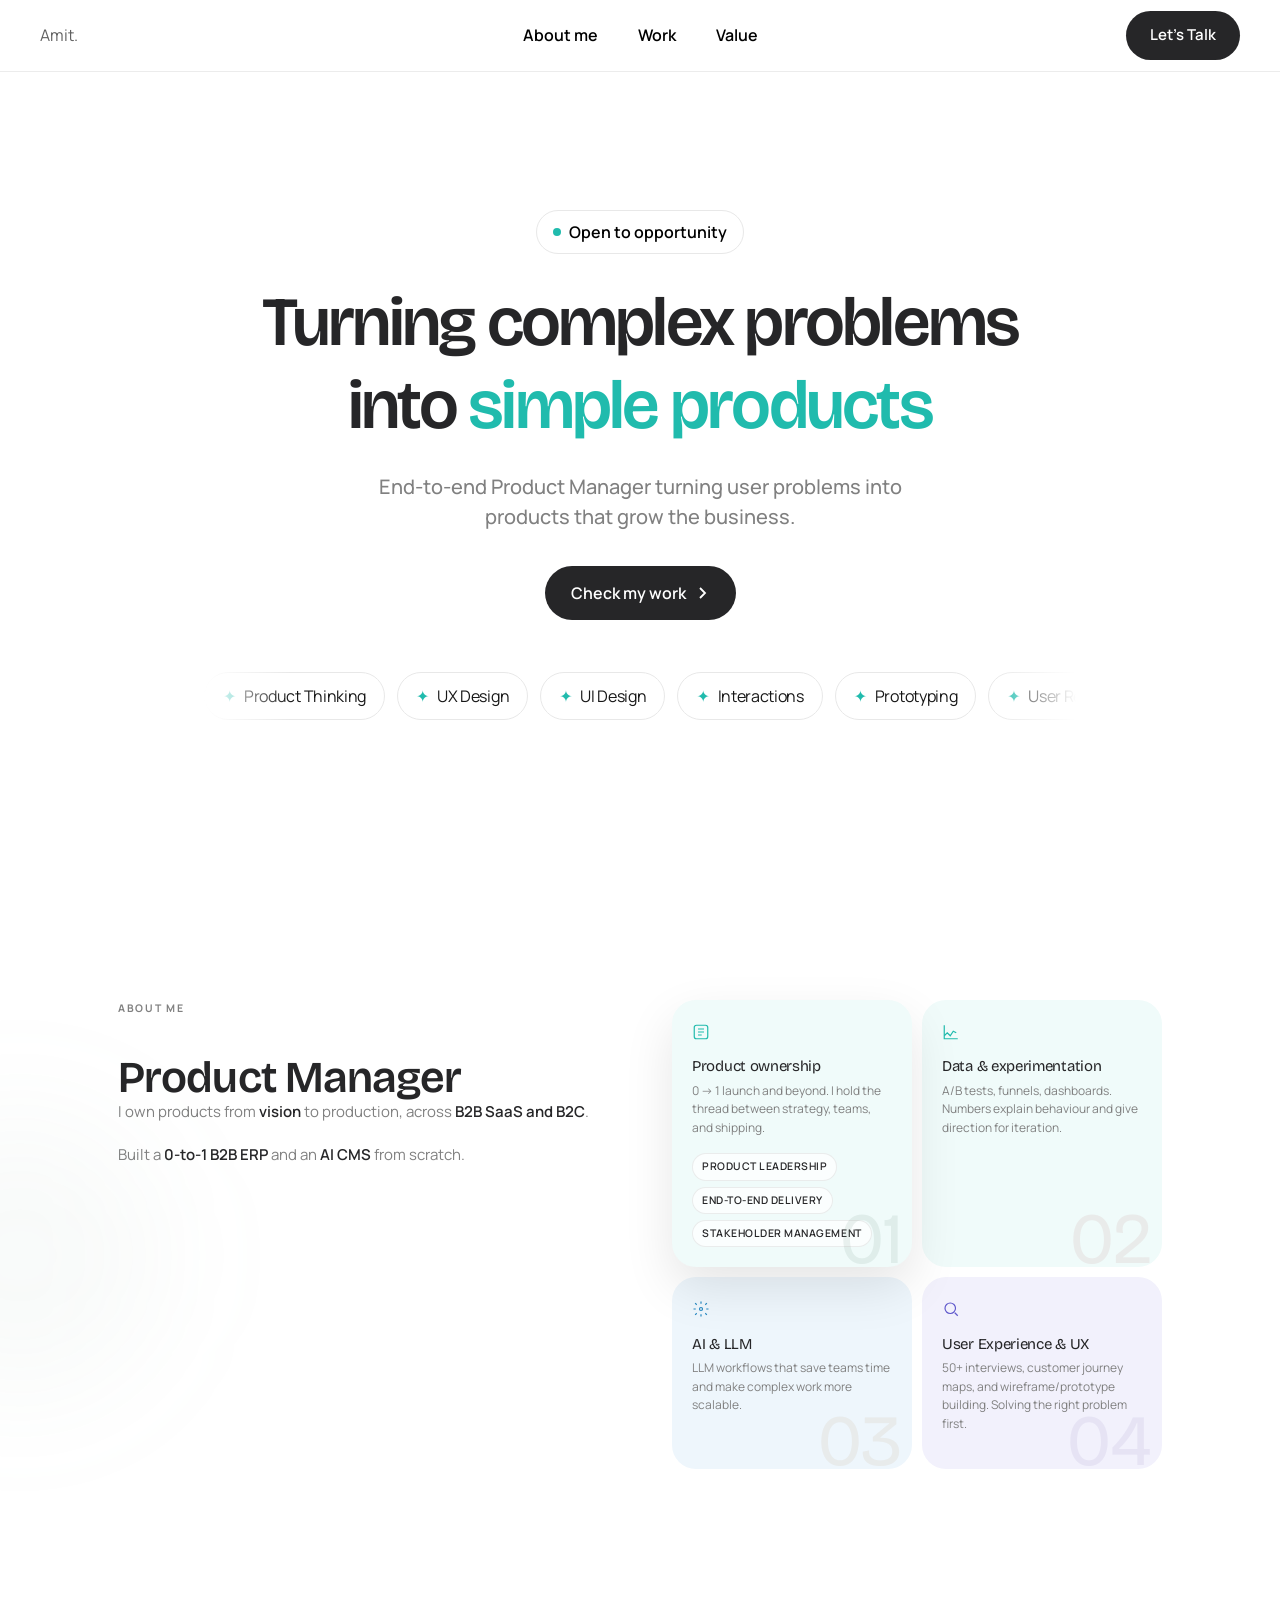
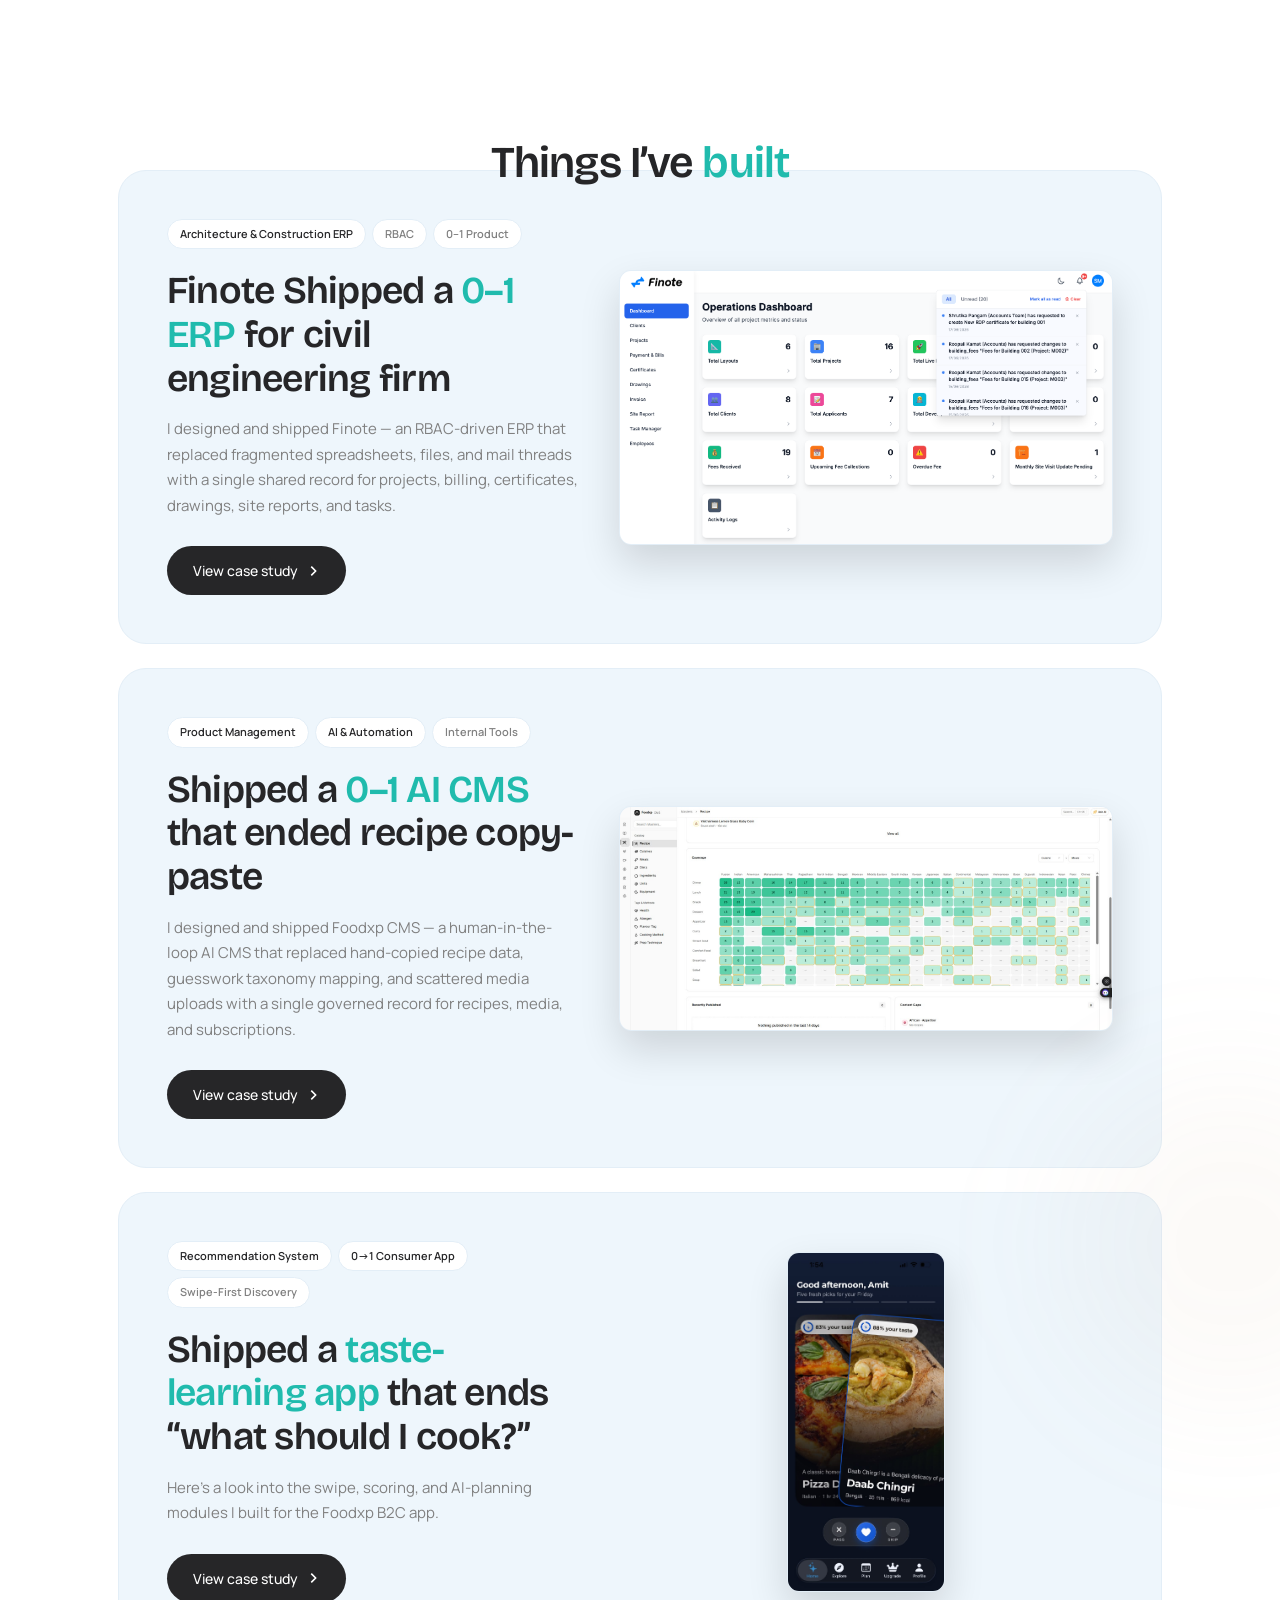
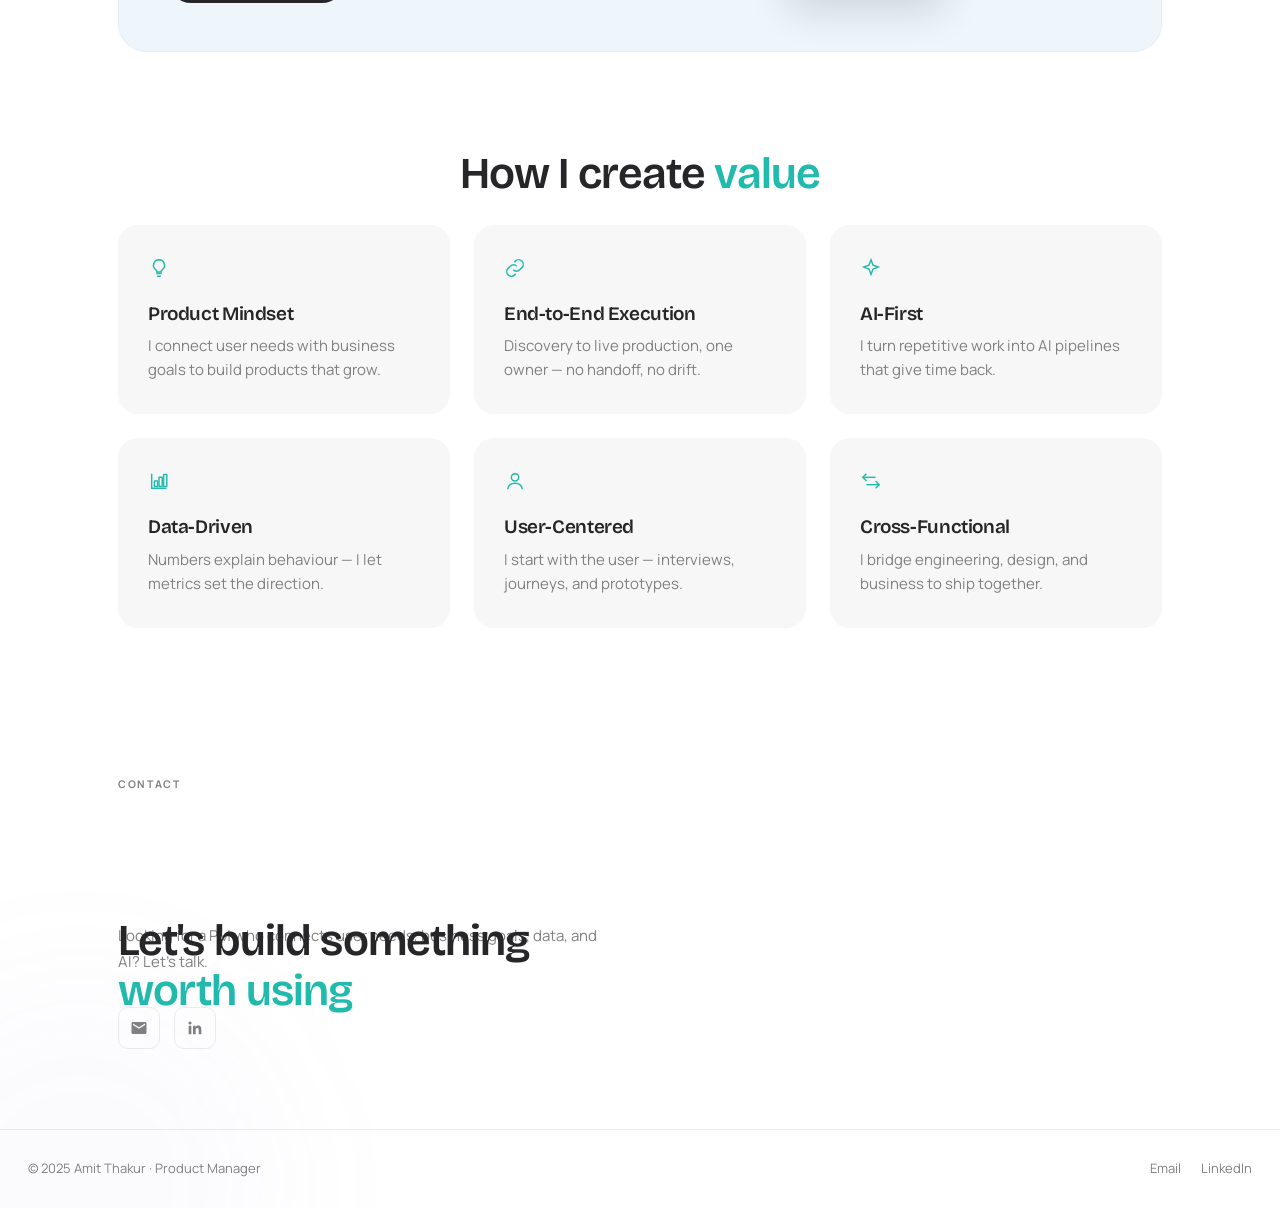
==== index.html @ 6d45f200 "Add Amit Thakur portfolio project Co-authored-by: CommandCodeBot <noreply@commandcode.ai>" ====
<!DOCTYPE html>
<html lang="en">

<head>
  <!-- Google tag (gtag.js) -->
  <script async src="https://www.googletagmanager.com/gtag/js?id=G-JF2MZT30Q0"></script>
  <script>
    window.dataLayer = window.dataLayer || [];
    function gtag() { dataLayer.push(arguments); }
    gtag('js', new Date());
    gtag('config', 'G-JF2MZT30Q0');
  </script>
  <meta charset="UTF-8" />
  <meta name="viewport" content="width=device-width, initial-scale=1.0" />
  <meta name="theme-color" content="#f4f3ee" />
  <title>Amit Thakur — Product Manager</title>
  <meta name="description"
    content="Amit Thakur - Product Manager with 5+ years across Taiwan and Germany. Data-driven decisions, user-centered design, AI workflows." />
  <link rel="preconnect" href="https://fonts.googleapis.com" />
  <link rel="preconnect" href="https://fonts.gstatic.com" crossorigin />
  <link
    href="https://fonts.googleapis.com/css2?family=Fraunces:ital,opsz,wght@0,9..144,300;0,9..144,400;0,9..144,600;0,9..144,700;1,9..144,300;1,9..144,400&family=Inter:wght@300;400;500;600&family=Archivo+Black&family=Space+Grotesk:wght@400;500;600;700&family=Space+Mono:wght@400;700&family=Bricolage+Grotesque:opsz,wght@12..96,500;12..96,600;12..96,700&family=Manrope:wght@400;500;600;700&display=swap"
    rel="stylesheet" />
  <link rel="stylesheet" href="styles/main.css?v=9" />
  <link rel="stylesheet" href="styles/clean.css?v=5" />
</head>

<body>

  <div id="c-dot"></div>
  <div id="c-ring"></div>
  <div id="prog"></div>

  <!-- Mobile nav -->
  <nav class="nav-mobile" id="mobileNav">
    <button class="nav-mobile-close" id="mobileClose">✕</button>
    <a href="#about" data-close-mobile>About me</a>
    <a href="#work" data-close-mobile>Work</a>
    <a href="#value" data-close-mobile>Value</a>
    <a href="#contact" data-close-mobile>Let&rsquo;s Talk</a>
  </nav>

  <!-- Nav -->
  <nav id="nav">
    <div class="nav-logo">Amit<span>.</span></div>
    <ul class="nav-links">
      <li><a href="#about">About me</a></li>
      <li><a href="#work">Work</a></li>
      <li><a href="#value">Value</a></li>
    </ul>
    <a href="#contact" class="nav-cta">Let&rsquo;s Talk</a>
    <button class="nav-burger" id="burgerBtn" aria-label="Menu" aria-controls="mobileNav" aria-expanded="false">
      <span></span><span></span><span></span>
    </button>
  </nav>

  <main>
    <!-- ── HERO ──────────────────────────────────────────────────── -->
    <section id="hero">
      <div class="container">
        <div class="hero-inner">

          <div class="hero-badge">
            <div class="badge-dot"></div>Open to opportunity
          </div>

          <h1 class="hero-name">Turning complex problems<br />into <em>simple products</em></h1>

          <p class="hero-sub">End-to-end Product Manager turning user problems into products that grow the business.</p>

          <div class="hero-ctas">
            <a href="#work" class="btn btn-primary mag-btn">
              Check my work
              <svg viewBox="0 0 16 16" fill="none" stroke="currentColor" stroke-width="1.8">
                <path d="M6 3l5 5-5 5" />
              </svg>
            </a>
          </div>

          <div class="hero-marquee" aria-hidden="true">
            <div class="hero-marquee-track">
              <div class="hero-marquee-group">
                <span class="mpill"><i>✦</i>Product Thinking</span>
                <span class="mpill"><i>✦</i>UX Design</span>
                <span class="mpill"><i>✦</i>UI Design</span>
                <span class="mpill"><i>✦</i>Interactions</span>
                <span class="mpill"><i>✦</i>Prototyping</span>
                <span class="mpill"><i>✦</i>User Research</span>
                <span class="mpill"><i>✦</i>Experimentation</span>
                <span class="mpill"><i>✦</i>AI Workflows</span>
                <span class="mpill"><i>✦</i>Business Oriented</span>
              </div>
              <div class="hero-marquee-group">
                <span class="mpill"><i>✦</i>Product Thinking</span>
                <span class="mpill"><i>✦</i>UX Design</span>
                <span class="mpill"><i>✦</i>UI Design</span>
                <span class="mpill"><i>✦</i>Interactions</span>
                <span class="mpill"><i>✦</i>Prototyping</span>
                <span class="mpill"><i>✦</i>User Research</span>
                <span class="mpill"><i>✦</i>Experimentation</span>
                <span class="mpill"><i>✦</i>AI Workflows</span>
                <span class="mpill"><i>✦</i>Business Oriented</span>
              </div>
            </div>
          </div>

        </div>
      </div>
    </section>

    <!-- ── ABOUT ─────────────────────────────────────────────────── -->
    <section id="about">
      <div class="container">
        <div class="about-grid">

          <div class="reveal">
            <p class="label">About me</p>
            <div class="about-heading-row">
              <h2 class="sec-title" style="margin-bottom:0;">Product Manager</h2>
            </div>
            <div class="about-text">
              <p>I own products from <strong>vision</strong> to production, across <strong>B2B SaaS and B2C</strong>.</p>
              <p>Built a <strong>0-to-1 B2B ERP</strong> and an <strong>AI CMS</strong> from scratch.</p>
            </div>
          </div>

          <div class="reveal reveal-d1">
            <div class="about-cards">
              <div class="a-card sage" data-n="01" tabindex="0">
                <div class="a-card-icon"><svg viewBox="0 0 24 24" fill="none" stroke="currentColor" stroke-width="1.6">
                    <rect x="3" y="3" width="18" height="18" rx="3" />
                    <path d="M8 12h8M8 8h8M8 16h5" />
                  </svg></div>
                <h4>Product ownership</h4>
                <p>0 -> 1 launch and beyond. I hold the thread between strategy, teams, and shipping.</p>
                <div class="a-card-skills">
                  <span class="a-skill">Product leadership</span>
                  <span class="a-skill">End-to-end delivery</span>
                  <span class="a-skill">Stakeholder management</span>

                </div>
              </div>
              <div class="a-card rose" data-n="02" tabindex="0">
                <div class="a-card-icon"><svg viewBox="0 0 24 24" fill="none" stroke="currentColor" stroke-width="1.6">
                    <path d="M3 17l4-4 4 4 4-6 4 2" />
                    <path d="M3 3v18h18" />
                  </svg></div>
                <h4>Data &amp; experimentation</h4>
                <p>A/B tests, funnels, dashboards. Numbers explain behaviour and give direction for iteration.</p>
                <div class="a-card-skills">
                  <span class="a-skill">Data-driven decisions</span>
                  <span class="a-skill">A/B testing</span>
                  <span class="a-skill">Dashboard building</span>
                </div>
              </div>
              <div class="a-card sand" data-n="03" tabindex="0">
                <div class="a-card-icon"><svg viewBox="0 0 24 24" fill="none" stroke="currentColor" stroke-width="1.6">
                    <circle cx="12" cy="12" r="2" />
                    <path
                      d="M12 2v3M12 19v3M4.2 4.2l2.1 2.1M17.7 17.7l2.1 2.1M2 12h3M19 12h3M4.2 19.8l2.1-2.1M17.7 6.3l2.1-2.1" />
                  </svg></div>
                <h4>AI &amp; LLM</h4>
                <p>LLM workflows that save teams time and make complex work more scalable.</p>
                <div class="a-card-skills">
                  <span class="a-skill">AI-powered feature</span>
                  <span class="a-skill">Workflow automation</span>
                  <span class="a-skill">Prompt design</span>
                </div>
              </div>
              <div class="a-card lav" data-n="04" tabindex="0">
                <div class="a-card-icon"><svg viewBox="0 0 24 24" fill="none" stroke="currentColor" stroke-width="1.6">
                    <circle cx="11" cy="11" r="7" />
                    <path d="M21 21l-4-4" />
                  </svg></div>
                <h4>User Experience &amp; UX</h4>
                <p>50+ interviews, customer journey maps, and wireframe/prototype building. Solving the right problem
                  first.</p>
                <div class="a-card-skills">
                  <span class="a-skill">User research</span>
                  <span class="a-skill">Prototyping</span>
                  <span class="a-skill">Usability testing</span>
                </div>
              </div>
            </div>
          </div>
        </div>
      </div>
    </section>

    <!-- ── HOW I WORK + CASE STUDIES ─────────────────────────────── -->
    <section id="work">
      <div class="container">
        <!-- REMOVED: How I work section header
        <div class="reveal">
          <p class="label">How I work</p>
          <h2 class="sec-title">How I work in product</h2>
        </div>
        -->

        <!-- Approach cards — clicking filters case studies below -->
        <!-- REMOVED: How I work approach cards (4 cards)
        <div class="work-approach reveal reveal-d1" id="value">
          <button class="approach-card" data-approach="pm">
            <svg viewBox="0 0 24 24" fill="none" stroke="currentColor" stroke-width="1.6">
              <rect x="3" y="3" width="7" height="7" rx="1" />
              <rect x="14" y="3" width="7" height="7" rx="1" />
              <rect x="3" y="14" width="7" height="7" rx="1" />
              <rect x="14" y="14" width="7" height="7" rx="1" />
            </svg>
            <h4>Start with the problem</h4>
            <p>Define the real issue before jumping to solutions. Do market research to understand the landscape.</p>
            <span class="approach-num">01</span>
          </button>
          <button class="approach-card" data-approach="ux">
            <svg viewBox="0 0 24 24" fill="none" stroke="currentColor" stroke-width="1.6">
              <rect x="3" y="3" width="18" height="18" rx="3" />
              <path d="M8 12h8M8 8h8M8 16h5" />
            </svg>
            <h4>Talk to users</h4>
            <p>Use interviews and UX research to find the real need.</p>
            <span class="approach-num">02</span>
          </button>
          <button class="approach-card" data-approach="data">
            <svg viewBox="0 0 24 24" fill="none" stroke="currentColor" stroke-width="1.6">
              <path d="M3 17l4-4 4 4 4-6 4 2" />
              <path d="M3 3v18h18" />
            </svg>
            <h4>Measure, then decide</h4>
            <p>Data reduces gut-feel risk. I connect business goals to trackable product metrics.</p>
            <span class="approach-num">03</span>
          </button>
          <button class="approach-card" data-approach="ai">
            <svg viewBox="0 0 24 24" fill="none" stroke="currentColor" stroke-width="1.6">
              <circle cx="12" cy="12" r="2" />
              <path
                d="M12 2v3M12 19v3M4.2 4.2l2.1 2.1M17.7 17.7l2.1 2.1M2 12h3M19 12h3M4.2 19.8l2.1-2.1M17.7 6.3l2.1-2.1" />
            </svg>
            <h4>Automate the repetitive</h4>
            <p>Find the workflows that shouldn't be manual. Build pipelines that give time back.</p>
            <span class="approach-num">04</span>
          </button>
        </div>
        -->

        <div class="reveal" style="text-align:center;margin-bottom:48px;">
          <h2 class="sec-title">Things I&rsquo;ve <em>built</em></h2>
        </div>

        <div class="cases-grid">

          <article class="case-card">
            <div class="case-card-copy">
              <div class="case-tags">
                <span class="c-cat ai">Architecture &amp; Construction ERP</span>
                <span class="c-cat">RBAC</span>
                <span class="c-cat">0–1 Product</span>
              </div>
              <h3>Finote Shipped a <em>0–1 ERP</em> for civil engineering firm</h3>
              <p>I designed and shipped Finote — an RBAC-driven ERP that replaced fragmented spreadsheets, files, and mail threads with a single shared record for projects, billing, certificates, drawings, site reports, and tasks.</p>
              <a href="case-studies/finote/index.html" class="btn btn-primary">
                View case study
                <svg viewBox="0 0 16 16" fill="none" stroke="currentColor" stroke-width="1.8">
                  <path d="M6 3l5 5-5 5" />
                </svg>
              </a>
            </div>
            <div class="case-stack is-solo" aria-hidden="true">
              <img class="stack-img solo" src="img/Finote dashboard 2.png" alt="" />
            </div>
          </article>

          <article class="case-card">
            <div class="case-card-copy">
              <div class="case-tags">
                <span class="c-cat pm">Product Management</span>
                <span class="c-cat ai">AI &amp; Automation</span>
                <span class="c-cat">Internal Tools</span>
              </div>
              <h3>Shipped a <em>0&ndash;1 AI CMS</em> that ended recipe copy-paste</h3>
              <p>I designed and shipped Foodxp CMS &mdash; a human-in-the-loop AI CMS that replaced hand-copied
                recipe data, guesswork taxonomy mapping, and scattered media uploads with a single governed
                record for recipes, media, and subscriptions.</p>
              <a href="case-studies/experimentation/index.html" class="btn btn-primary">
                View case study
                <svg viewBox="0 0 16 16" fill="none" stroke="currentColor" stroke-width="1.8">
                  <path d="M6 3l5 5-5 5" />
                </svg>
              </a>
            </div>
            <div class="case-stack is-solo" aria-hidden="true">
              <img class="stack-img solo" src="img/cms git style tile.jpeg?v=2" alt="" />
            </div>
          </article>

          <article class="case-card">
            <div class="case-card-copy">
              <div class="case-tags">
                <span class="c-cat ai">Recommendation System</span>
                <span class="c-cat pm">0&rarr;1 Consumer App</span>
                <span class="c-cat">Swipe-First Discovery</span>
              </div>
              <h3>Shipped a <em>taste-learning app</em> that ends &ldquo;what should I cook?&rdquo;</h3>
              <p>Here&rsquo;s a look into the swipe, scoring, and AI-planning modules I built for the Foodxp B2C app.</p>
              <a href="case-studies/foodxp/index.html" class="btn btn-primary">
                View case study
                <svg viewBox="0 0 16 16" fill="none" stroke="currentColor" stroke-width="1.8">
                  <path d="M6 3l5 5-5 5" />
                </svg>
              </a>
            </div>
            <div class="case-stack is-solo" aria-hidden="true">
              <img class="stack-img solo" src="img/Foodcp app swipe.jpeg" alt="" />
            </div>
          </article>

        </div>

        <div class="reveal value-block" id="value">
          <h2 class="sec-title">How I create <em>value</em></h2>
          <div class="value-grid">
            <div class="approach-card">
              <svg viewBox="0 0 24 24" fill="none" stroke="currentColor" stroke-width="1.6">
                <path d="M9 18h6M10 21h4" />
                <path d="M12 3a6 6 0 0 0-3.3 11c.7.6 1 1.4 1 2.3h4.6c0-.9.3-1.7 1-2.3A6 6 0 0 0 12 3z" />
              </svg>
              <h4>Product Mindset</h4>
              <p>I connect user needs with business goals to build products that grow.</p>
            </div>
            <div class="approach-card">
              <svg viewBox="0 0 24 24" fill="none" stroke="currentColor" stroke-width="1.6">
                <path d="M10 14a5 5 0 0 0 7.1 0l2.4-2.4a5 5 0 0 0-7.1-7.1l-1.2 1.2" />
                <path d="M14 10a5 5 0 0 0-7.1 0l-2.4 2.4a5 5 0 0 0 7.1 7.1l1.2-1.2" />
              </svg>
              <h4>End-to-End Execution</h4>
              <p>Discovery to live production, one owner &mdash; no handoff, no drift.</p>
            </div>
            <div class="approach-card">
              <svg viewBox="0 0 24 24" fill="none" stroke="currentColor" stroke-width="1.6">
                <path d="M12 3l2.2 5.8L20 11l-5.8 2.2L12 19l-2.2-5.8L4 11l5.8-2.2L12 3z" />
              </svg>
              <h4>AI-First</h4>
              <p>I turn repetitive work into AI pipelines that give time back.</p>
            </div>
            <div class="approach-card">
              <svg viewBox="0 0 24 24" fill="none" stroke="currentColor" stroke-width="1.6">
                <path d="M4 4v16h16" />
                <rect x="7" y="12" width="3.5" height="6" rx="0.5" />
                <rect x="12" y="8" width="3.5" height="10" rx="0.5" />
                <rect x="17" y="5" width="3.5" height="13" rx="0.5" />
              </svg>
              <h4>Data-Driven</h4>
              <p>Numbers explain behaviour &mdash; I let metrics set the direction.</p>
            </div>
            <div class="approach-card">
              <svg viewBox="0 0 24 24" fill="none" stroke="currentColor" stroke-width="1.6">
                <circle cx="12" cy="8" r="4" />
                <path d="M4 21c0-4 3.6-6.5 8-6.5s8 2.5 8 6.5" />
              </svg>
              <h4>User-Centered</h4>
              <p>I start with the user &mdash; interviews, journeys, and prototypes.</p>
            </div>
            <div class="approach-card">
              <svg viewBox="0 0 24 24" fill="none" stroke="currentColor" stroke-width="1.6">
                <path d="M7 4L3 8l4 4" />
                <path d="M3 8h14" />
                <path d="M17 20l4-4-4-4" />
                <path d="M21 16H7" />
              </svg>
              <h4>Cross-Functional</h4>
              <p>I bridge engineering, design, and business to ship together.</p>
            </div>
          </div>
        </div>

      </div>
    </section>

    <!-- ── CONTACT ────────────────────────────────────────────────── -->
    <section id="contact">
      <div class="container">
        <div class="contact-grid">
          <div class="reveal">
            <p class="label">Contact</p>
            <h2 class="contact-headline">Let's build something <em>worth using</em></h2>
            <p class="contact-sub">Looking for a PM who connects user needs, business goals, data, and AI? Let's talk.
            </p>
            <div class="c-links" style="flex-direction:row;gap:14px;">
              <a href="mailto:amit.thakurwork20@gmail.com" class="c-link" aria-label="Email amit.thakurwork20@gmail.com">
                <span class="c-link-icon"><svg viewBox="0 0 24 24" fill="currentColor">
                    <path d="M20 4H4c-1.1 0-2 .9-2 2v12c0 1.1.9 2 2 2h16c1.1 0 2-.9 2-2V6c0-1.1-.9-2-2-2zm0 4-8 5-8-5V6l8 5 8-5v2z"/>
                  </svg></span>
              </a>
              <a href="https://www.linkedin.com/in/amit-thakur0256" target="_blank" rel="noopener" class="c-link" aria-label="LinkedIn profile">
                <span class="c-link-icon"><svg viewBox="0 0 24 24" fill="currentColor">
                    <path d="M20.45 20.45h-3.55v-5.57c0-1.33-.03-3.04-1.85-3.04-1.86 0-2.14 1.45-2.14 2.94v5.67H9.35V9h3.41v1.56h.05c.47-.9 1.63-1.85 3.36-1.85 3.6 0 4.27 2.37 4.27 5.46v6.28zM5.34 7.43a2.06 2.06 0 1 1 0-4.12 2.06 2.06 0 0 1 0 4.12zM7.12 20.45H3.55V9h3.57v11.45z"/>
                  </svg></span>
              </a>
            </div>
          </div>
        </div>
      </div>
    </section>

  </main>

  <!-- ── FOOTER ─────────────────────────────────────────────────── -->
  <footer>
    <div>© 2025 Amit Thakur · Product Manager</div>
    <div style="display:flex;gap:20px;">
      <a href="mailto:amit.thakurwork20@gmail.com">Email</a>
      <a href="https://www.linkedin.com/in/amit-thakur0256" target="_blank" rel="noopener">LinkedIn</a>
    </div>
  </footer>

  <!-- ── SCRIPTS ────────────────────────────────────────────────── -->
  <script src="scripts/main.js?v=4"></script>
</body>

</html>
---- styles/main.css ----
/* ─── Tokens ─────────────────────────────────────────────── */
  :root {
    --bg0:      #faf9f7;   /* hero */
    --bg1:      #f6f2ec;   /* about */
    --bg2:      #faf9f7;   /* work */
    --bg3:      #f3efea;   /* experience */
    --bg4:      #f7f4ef;   /* creator */
    --bg5:      #f3efea;   /* contact */
    --surface:  #ffffff;
    --border:   #e6dfd5;
    --border-l: #ede8e0;
    --text:     #26211d;
    --muted:    #7c7168;
    --light:    #b2a89e;

    --sage:     #7a9e8e;
    --sage-l:   #cce0d8;
    --sage-xl:  #edf5f2;
    --rose:     #bc7e7e;
    --rose-l:   #f0d5d5;
    --rose-xl:  #fdf2f2;
    --sand:     #c4a47a;
    --sand-l:   #ecdcc4;
    --sand-xl:  #fdf8f1;
    --lav:      #9485c0;
    --lav-l:    #d8d2f0;
    --lav-xl:   #f5f3fc;

    --ff-serif: 'Fraunces', Georgia, serif;
    --ff-sans:  'Inter', system-ui, sans-serif;
    --r-sm: 8px; --r-md: 16px; --r-lg: 24px; --r-xl: 40px;
    --sh-sm: 0 1px 6px rgba(0,0,0,.05);
    --sh-md: 0 4px 24px rgba(0,0,0,.08);
    --sh-lg: 0 16px 56px rgba(0,0,0,.10);
    --ease: 0.28s cubic-bezier(.4,0,.2,1);
    --spring: 0.4s cubic-bezier(.34,1.56,.64,1);
  }
  *, *::before, *::after { box-sizing: border-box; margin: 0; padding: 0; }
  html { scroll-behavior: smooth; }
  body {
    font-family: var(--ff-sans);
    background: var(--bg0);
    color: var(--text);
    line-height: 1.65;
    -webkit-font-smoothing: antialiased;
    cursor: none;
    overflow-x: hidden;
  }
  body, button, a {
    -webkit-tap-highlight-color: transparent;
  }
  a { color: inherit; text-decoration: none; }
  ul { list-style: none; }
  button { cursor: none; font-family: inherit; border: none; background: none; }
  section { padding: 100px 0; }
  .container { max-width: 1100px; margin: 0 auto; padding: 0 28px; }
  h1,h2,h3,h4 { font-family: var(--ff-serif); font-weight: 400; line-height: 1.15; font-variant-ligatures: none; }
  .label { font-size: 10.5px; font-weight: 700; letter-spacing: .16em; text-transform: uppercase; color: var(--muted); margin-bottom: 12px; }
  .sec-title { font-size: clamp(28px,4vw,44px); margin-bottom: 14px; }
  .sec-sub { font-size: 15px; color: var(--muted); max-width: 540px; line-height: 1.75; }

  /* ─── Custom cursor ──────────────────────────────────────── */
  #c-dot, #c-ring {
    position: fixed; top: 0; left: 0; border-radius: 50%;
    pointer-events: none; z-index: 9999;
    transform: translate(-50%,-50%);
  }
  #c-dot  { width: 6px; height: 6px; background: var(--text); transition: background .2s; }
  #c-ring { width: 36px; height: 36px; border: 1.5px solid rgba(38,33,29,.25); transition: width .3s, height .3s, border-color .3s; }
  body.hov #c-ring { width: 52px; height: 52px; border-color: var(--sage); }
  body.hov #c-dot  { background: var(--sage); }

  /* Sparkle trail */
  .sparkle {
    position: fixed; pointer-events: none; z-index: 9998;
    width: 5px; height: 5px; border-radius: 50%;
    background: var(--sage-l); opacity: .7;
    transform: translate(-50%,-50%);
    animation: sparkFade .6s ease forwards;
  }
  @keyframes sparkFade { to { opacity: 0; transform: translate(-50%,-50%) scale(0); } }

  /* ─── Scroll progress ────────────────────────────────────── */
  #prog { position: fixed; top: 0; left: 0; height: 2px; background: var(--sage); z-index: 1001; width: 0%; }

  /* ─── Nav ────────────────────────────────────────────────── */
  #nav {
    position: fixed; top: 0; left: 0; right: 0; z-index: 1000;
    height: 64px; display: flex; align-items: center;
    justify-content: space-between; padding: 0 28px;
    transition: background var(--ease), box-shadow var(--ease);
  }
  #nav.on { background: rgba(250,249,247,.90); backdrop-filter: blur(14px); box-shadow: 0 1px 0 var(--border); }
  .nav-logo { font-family: var(--ff-serif); font-size: 20px; font-weight: 700; transition: transform var(--spring); }
  .nav-logo:hover { transform: rotate(-3deg) scale(1.08); }
  .nav-logo span { color: var(--sage); }
  .nav-links { position: absolute; left: 50%; transform: translateX(-50%); display: flex; gap: 28px; align-items: center; }
  .nav-links a {
    font-size: 13px; font-weight: 500; color: var(--muted);
    transition: color var(--ease); position: relative;
  }
  .nav-links a::after {
    content: ''; position: absolute; bottom: -2px; left: 0;
    width: 0; height: 1px; background: var(--text); transition: width var(--ease);
  }
  .nav-links a:hover { color: var(--text); }
  .nav-links a:hover::after { width: 100%; }
  .nav-cta {
    font-size: 12px; font-weight: 500; background: var(--text);
    color: #fff !important; padding: 6px 16px; border-radius: 99px;
    transition: opacity var(--ease) !important;
  }
  .nav-cta::after { display: none !important; }
  .nav-cta:hover { opacity: .75; }
  .nav-burger { display: none; flex-direction: column; gap: 5px; width: 28px; }
  .nav-burger span { display: block; height: 2px; background: var(--text); border-radius: 2px; }
  .nav-mobile {
    display: none; position: fixed; inset: 0; z-index: 999; background: var(--bg0);
    flex-direction: column; align-items: center; justify-content: center; gap: 36px;
  }
  .nav-mobile.open { display: flex; }
  .nav-mobile a { font-family: var(--ff-serif); font-size: 30px; color: var(--text); }
  .nav-mobile-close { position: absolute; top: 20px; right: 24px; font-size: 28px; color: var(--muted); }

  /* ── Hero "simple products" letter-motion hover ────── */
  .hero-name em .ch {
    display: inline-block;
    white-space: pre;
    will-change: transform;
  }
  .hero-name em:hover .ch {
    animation: letterJump .5s cubic-bezier(.34,1.56,.64,1) both;
  }
  @keyframes letterJump {
    0%   { transform: translateY(0); }
    25%  { transform: translateY(-5px); }
    55%  { transform: translateY(2px); }
    100% { transform: translateY(0); }
  }

  /* ─── Hero ───────────────────────────────────────────────── */
  #hero {
    min-height: 100svh; display: flex; flex-direction: column;
    justify-content: center; padding: 100px 0 80px;
    background: var(--bg0); position: relative; overflow: hidden;
  }
  .blob {
    position: absolute; border-radius: 50%; filter: blur(72px);
    opacity: .48; pointer-events: none; will-change: transform;
  }
  .blob1 { width: 520px; height: 520px; background: var(--sage-l);  top: -140px; right: -60px; }
  .blob2 { width: 380px; height: 380px; background: var(--rose-l);  bottom: 40px; left: -120px; }
  .blob3 { width: 280px; height: 280px; background: var(--sand-l);  top: 36%; right: 18%; }

  .hero-inner {
    position: relative; display: grid;
    grid-template-columns: 1fr 1fr; gap: 56px; align-items: center;
  }
  .hero-badge {
    display: inline-flex; align-items: center; gap: 8px;
    background: var(--sage-xl); border: 1px solid var(--sage-l);
    color: var(--sage); font-size: 11px; font-weight: 700;
    letter-spacing: .1em; text-transform: uppercase;
    padding: 6px 14px; border-radius: 99px; margin-bottom: 20px;
  }
  .badge-dot { width: 6px; height: 6px; border-radius: 50%; background: var(--sage); animation: blink 2.4s ease infinite; }
  @keyframes blink { 0%,100%{opacity:1}50%{opacity:.2} }
  .hero-name { font-size: clamp(44px,6.5vw,76px); line-height: 1.02; letter-spacing: -.025em; margin-bottom: 24px; }
  .hero-name em { font-style: italic; color: var(--sage); }
  .hero-sub { font-size: 15px; color: var(--muted); max-width: 420px; line-height: 1.8; margin-bottom: 36px; }
  .hero-ctas { display: flex; gap: 12px; flex-wrap: wrap; }

  .btn {
    display: inline-flex; align-items: center; gap: 8px;
    padding: 13px 26px; border-radius: 99px; font-size: 14px;
    font-weight: 500; transition: all var(--ease); position: relative; overflow: hidden;
  }
  .btn svg { width: 14px; height: 14px; flex-shrink: 0; }
  .btn-primary { background: var(--text); color: #fff; }
  .btn-primary:hover { box-shadow: var(--sh-md); transform: translateY(-1px); }
  .btn-outline { border: 1.5px solid var(--border); color: var(--text); background: var(--surface); }
  .btn-outline:hover { border-color: var(--text); transform: translateY(-1px); box-shadow: var(--sh-sm); }
  .btn-ghost { color: var(--muted); padding-left: 0; }
  .btn-ghost:hover { color: var(--text); }


  /* ─── About ──────────────────────────────────────────────── */
  #about { background: var(--bg1); }
  .about-grid { display: grid; grid-template-columns: 1fr 1fr; gap: 64px; align-items: start; }
  .about-text p { color: var(--muted); font-size: 15px; line-height: 1.8; margin-bottom: 16px; }
  .about-text p strong { color: var(--text); font-weight: 600; }

  /* heading + photo inline */
  .about-heading-row { display: flex; align-items: center; gap: 20px; margin-bottom: 18px; }
  .about-avatar {
    width: 78px; height: 78px; border-radius: 50%; flex-shrink: 0;
    object-fit: cover; object-position: center top;
    border: 2px solid var(--surface);
    box-shadow: 0 0 0 4px rgba(237,245,242,.9), 0 14px 28px rgba(0,0,0,.08);
    transition: transform var(--spring), box-shadow var(--ease);
  }
  .about-avatar:hover { transform: scale(1.04); box-shadow: 0 0 0 5px rgba(237,245,242,1), 0 16px 30px rgba(0,0,0,.10); }

  .about-intent {
    margin-top: 20px;
    padding: 18px 20px;
    border-radius: var(--r-md);
    background: rgba(255,255,255,.68);
    border: 1px solid var(--border);
    color: var(--muted);
    line-height: 1.8;
    font-size: 14px;
  }
  .about-intent strong { color: var(--text); font-weight: 600; }
  .about-intent-row {
    display: flex;
    flex-wrap: wrap;
    gap: 8px;
    margin-top: 12px;
  }
  .about-intent-pill {
    font-size: 11px;
    font-weight: 600;
    letter-spacing: .04em;
    padding: 5px 11px;
    border-radius: 99px;
    background: var(--surface);
    border: 1px solid var(--border);
    color: var(--muted);
  }

  /* editorial sticker cards */
  .about-cards {
    display: grid; grid-template-columns: 1fr 1fr;
    gap: 10px;
  }
  .a-card {
    border-radius: var(--r-lg); padding: 22px 20px 20px;
    transition: transform var(--spring), box-shadow var(--ease);
    position: relative; overflow: hidden; cursor: default;
    min-height: 184px;
  }
  .a-card.sage { background: var(--sage-xl);  transform: rotate(-1.5deg); }
  .a-card.rose { background: var(--rose-xl);  transform: rotate(1.2deg); }
  .a-card.sand { background: var(--sand-xl);  transform: rotate(-0.8deg); }
  .a-card.lav  { background: var(--lav-xl);   transform: rotate(1.8deg); }
  .a-card:hover { transform: rotate(0) translateY(-5px) scale(1.02); box-shadow: var(--sh-lg); z-index: 2; }
  .a-card.active { transform: rotate(0) translateY(-4px) scale(1.03); box-shadow: var(--sh-lg); z-index: 2; }
  /* big ghost number */
  .a-card::after {
    content: attr(data-n);
    position: absolute; bottom: -8px; right: 10px;
    font-family: var(--ff-serif); font-size: 72px; line-height: 1;
    color: var(--accent-ghost, rgba(122,158,142,.12));
    pointer-events: none; user-select: none;
  }
  .a-card.sage { --accent-ghost: rgba(122,158,142,.14); }
  .a-card.rose { --accent-ghost: rgba(188,126,126,.12); }
  .a-card.sand { --accent-ghost: rgba(196,164,122,.13); }
  .a-card.lav  { --accent-ghost: rgba(148,133,192,.12); }
  .a-card-icon { margin-bottom: 10px; }
  .a-card-icon svg { width: 18px; height: 18px; color: var(--accent-c, var(--sage)); }
  .a-card.sage .a-card-icon svg { color: var(--sage); }
  .a-card.rose .a-card-icon svg { color: var(--rose); }
  .a-card.sand .a-card-icon svg { color: var(--sand); }
  .a-card.lav  .a-card-icon svg { color: var(--lav);  }
  .a-card h4 { font-family: var(--ff-serif); font-size: 15px; font-weight: 400; margin-bottom: 6px; }
  .a-card p  { font-size: 12px; color: var(--muted); line-height: 1.55; }
  .a-card-skills {
    display: flex;
    flex-wrap: wrap;
    gap: 6px;
    margin-top: 16px;
    opacity: 0;
    transform: translateY(10px);
    max-height: 0;
    overflow: hidden;
    transition: opacity .3s ease, transform .3s ease, max-height .3s ease;
  }
  .a-card:hover .a-card-skills,
  .a-card.active .a-card-skills,
  .a-card:focus-within .a-card-skills {
    opacity: 1;
    transform: translateY(0);
    max-height: 100px;
  }
  .a-skill {
    font-size: 10.5px;
    font-weight: 600;
    letter-spacing: .05em;
    text-transform: uppercase;
    padding: 4px 9px;
    border-radius: 99px;
    background: rgba(255,255,255,.7);
    border: 1px solid rgba(38,33,29,.08);
    color: var(--text);
  }

  /* ─── How I Work + Case Studies ─────────────────────────── */
  #work { background: var(--bg2); padding-bottom: 48px; }
  #work .sec-title {
    line-height: 1.2;
    margin-bottom: 24px;
  }
  .work-approach {
    display: grid; grid-template-columns: repeat(4,1fr); gap: 12px; margin: 32px 0 48px;
  }
  .value-block { margin-top: 96px; text-align: center; }
  .value-grid {
    display: grid; grid-template-columns: repeat(3,1fr); gap: 24px; margin: 0;
  }
  .value-grid .approach-card {
    background: #f7f7f7; border: none;
    padding: 32px 30px; border-radius: 20px;
  }
  .value-grid .approach-card:hover { background: #f1f1f1; transform: translateY(-4px); box-shadow: var(--sh-md); }
  .value-grid .approach-card svg { width: 22px; height: 22px; margin-bottom: 24px; }
  .value-grid .approach-card h4 { font-family: var(--ff-serif); font-size: 19px; font-weight: 600; margin-bottom: 10px; }
  .value-grid .approach-card p { font-size: 15px; line-height: 1.6; }
  .approach-card {
    background: var(--surface); border: 1.5px solid var(--border);
    border-radius: var(--r-md); padding: 20px; text-align: left;
    transition: all var(--spring); position: relative;
  }
  .approach-card:hover { transform: translateY(-4px) rotate(-.5deg); box-shadow: var(--sh-md); }
  .approach-card.active {
    border-color: var(--sage); background: var(--sage-xl);
    transform: translateY(-4px); box-shadow: var(--sh-md);
  }
  .approach-card svg { width: 18px; height: 18px; color: var(--sage); margin-bottom: 10px; display: block; }
  .approach-card.active svg { color: var(--sage); }
  .approach-card h4 { font-family: var(--ff-sans); font-size: 13px; font-weight: 600; margin-bottom: 6px; }
  .approach-card p { font-size: 12px; color: var(--muted); line-height: 1.5; }
  .approach-num {
    position: absolute; top: 14px; right: 16px;
    font-family: var(--ff-serif); font-size: 28px; color: var(--border); line-height: 1;
    transition: color var(--ease);
  }
  .approach-card.active .approach-num { color: var(--sage-l); }


  .cases-grid { display: grid; grid-template-columns: 1fr; gap: 24px; }

  .case-card {
    display: grid;
    grid-template-columns: minmax(0, 1fr) minmax(0, 1.2fr);
    gap: 40px;
    align-items: center;
    background: #eef6fc;
    border: 1px solid #e3eef7;
    border-radius: 28px;
    padding: 48px;
    overflow: hidden;
  }
  .case-tags { display: flex; flex-wrap: wrap; gap: 6px; margin-bottom: 20px; }
  .c-cat {
    font-size: 11px; font-weight: 600; padding: 5px 12px; border-radius: 99px;
    background: #ffffff; color: var(--muted); border: 1px solid #e3eef7;
  }
  .c-cat.pm, .c-cat.ai, .c-cat.ux, .c-cat.data { background: #ffffff; color: var(--text); }
  .case-card h3 {
    font-family: var(--ff-serif);
    font-size: clamp(26px, 3vw, 38px);
    line-height: 1.15; letter-spacing: -.02em; margin-bottom: 16px;
  }
  .case-card h3 em { font-style: normal; color: var(--sage); }
  .case-card-copy p {
    font-size: 15px; color: var(--muted); line-height: 1.7;
    margin-bottom: 28px; max-width: 46ch;
  }
  .case-stack {
    position: relative; width: 100%; max-width: 560px;
    aspect-ratio: 4 / 3; margin-left: auto;
  }
  .case-stack.is-solo { aspect-ratio: auto; }
  .stack-img {
    position: absolute; height: auto; display: block;
    border-radius: 12px; background: #fff;
    border: 1px solid #e3eef7;
    box-shadow: 0 18px 40px rgba(0,0,0,.14);
    transition: transform .4s var(--ease);
  }
  .stack-img.solo {
    position: relative; left: auto; top: auto;
    width: auto; max-width: 100%; max-height: 340px; margin: 0 auto;
  }
  .stack-img.s1 { left: 0;   top: 4%;   width: 92%; z-index: 1; }
  .stack-img.s2 { left: 15%; top: 34%;  width: 74%; z-index: 2; }
  .stack-img.s3 { left: 32%; top: 56%;  width: 58%; z-index: 3; }
  .case-card:hover .stack-img.s1 { transform: translateY(-6px); }
  .case-card:hover .stack-img.s2 { transform: translateY(-6px); }
  .case-card:hover .stack-img.s3 { transform: translateY(-6px); }

  /* Skill radar */
  #radar-wrap { margin-top: 64px; text-align: center; }
  #radar-wrap h3 { font-family: var(--ff-sans); font-size: 13px; font-weight: 600; color: var(--muted); margin-bottom: 20px; }
  #radar-canvas { max-width: 360px; margin: 0 auto; display: block; }

  /* ─── Experience ─────────────────────────────────────────── */
  #experience { background: var(--bg3); }
  .exp-section-label {
    font-size: 10.5px; font-weight: 700; letter-spacing: .16em;
    text-transform: uppercase; color: var(--muted);
    margin: 48px 0 24px; padding-left: 145px;
    display: flex; align-items: center; gap: 12px;
  }
  .exp-section-label::after { content: ''; flex: 1; height: 1px; background: var(--border); }
  .exp-section-label:first-child { margin-top: 0; }
  .tl-wrap { position: relative; max-width: 760px; }
  .tl-line { position: absolute; left: 124px; top: 0; bottom: 0; width: 1px; background: var(--border); }
  .tl-item { display: flex; gap: 32px; margin-bottom: 40px; align-items: flex-start; }
  .tl-year {
    width: 80px; flex-shrink: 0; font-size: 11px; font-weight: 700;
    color: var(--muted); letter-spacing: .06em; text-align: right; padding-top: 4px;
  }
  .tl-dot-wrap { width: 24px; flex-shrink: 0; display: flex; justify-content: center; padding-top: 5px; }
  .tl-dot {
    width: 10px; height: 10px; border-radius: 50%;
    background: var(--surface); border: 2px solid var(--sage);
    transition: all var(--spring); position: relative;
  }
  .tl-dot::after {
    content: ''; position: absolute; inset: -4px;
    border-radius: 50%; border: 1.5px solid var(--sage-l);
    opacity: 0; transition: opacity var(--ease);
  }
  .tl-item:hover .tl-dot { background: var(--sage); transform: scale(1.3); }
  .tl-item:hover .tl-dot::after { opacity: 1; }
  .tl-body {
    display: flex;
    flex-direction: column;
  }
  .tl-body h4 { font-family: var(--ff-sans); font-size: 15px; font-weight: 600; margin-bottom: 2px; }
  .tl-co { font-size: 13px; color: var(--muted); margin-bottom: 4px; }
  .tl-date { font-size: 11px; color: var(--light); margin-bottom: 10px; font-weight: 500; }
  .tl-summary {
    font-size: 13px;
    color: var(--muted);
    line-height: 1.65;
    margin-bottom: 12px;
  }
  .tl-body ul {
    display: flex;
    flex-direction: column;
    gap: 5px;
    order: 5;
  }
  .tl-body li { font-size: 13px; color: var(--muted); line-height: 1.6; display: flex; gap: 8px; }
  .tl-body li::before { content: '·'; color: var(--sage); flex-shrink: 0; font-size: 16px; line-height: 1.4; }
  .tl-tag-row {
    display: flex;
    flex-wrap: wrap;
    gap: 6px;
    margin-top: 10px;
    margin-bottom: 12px;
    order: 4;
  }
  .tl-tag { font-size: 11px; padding: 3px 10px; border-radius: 99px; background: var(--bg0); border: 1px solid var(--border); color: var(--muted); }
  /* Education dots are lavender */
  .tl-item.edu .tl-dot { border-color: var(--lav); }
  .tl-item.edu:hover .tl-dot { background: var(--lav); }
  .tl-item.edu .tl-dot::after { border-color: var(--lav-l); }
  .tl-item.edu li::before { color: var(--lav); }

  /* ─── Creator ────────────────────────────────────────────── */
  #creator { background: var(--bg4); }
  .creator-grid { display: grid; grid-template-columns: 1fr 1fr; gap: 64px; align-items: center; }
  .creator-cards { display: grid; grid-template-columns: 1fr 1fr; gap: 12px; }
  .cr-card {
    background: var(--surface); border: 1px solid var(--border);
    border-radius: var(--r-md); padding: 22px; overflow: hidden;
    position: relative; transition: transform var(--spring), box-shadow var(--ease);
  }
  .cr-card:hover { transform: translateY(-4px) rotate(.4deg); box-shadow: var(--sh-md); }
  .cr-card::before { content: ''; position: absolute; top: 0; left: 0; right: 0; height: 3px; background: var(--accent, var(--sand)); }
  .cr-card.travel { --accent: var(--sand); }
  .cr-card.video  { --accent: var(--rose); }
  .cr-card.ig     { --accent: var(--lav);  }
  .cr-card.thesis { --accent: var(--sage); }
  .cr-card-icon { margin-bottom: 12px; }
  .cr-card-icon svg { width: 20px; height: 20px; color: var(--accent, var(--sand)); }
  .cr-card h4 { font-family: var(--ff-sans); font-size: 13px; font-weight: 600; margin-bottom: 6px; }
  .cr-card p  { font-size: 12px; color: var(--muted); line-height: 1.55; }
  .ig-handle {
    display: inline-flex; align-items: center; gap: 6px;
    font-size: 13px; font-weight: 600; color: var(--lav);
    margin-top: 6px; transition: opacity var(--ease);
  }
  .ig-handle:hover { opacity: .7; }
  .ig-handle svg { width: 14px; height: 14px; }

  /* ─── Contact ────────────────────────────────────────────── */
  #contact { background: var(--bg5); }
  .contact-grid { display: grid; grid-template-columns: 1fr 1fr; gap: 80px; align-items: start; }
  .contact-headline { font-size: clamp(28px,4vw,44px); margin-bottom: 16px; }
  .contact-headline em { font-style: italic; color: var(--sage); }
  .contact-sub { font-size: 15px; color: var(--muted); line-height: 1.75; margin-bottom: 32px; }
  .c-links { display: flex; flex-direction: column; gap: 14px; }
  .c-link { display: flex; align-items: center; gap: 14px; font-size: 14px; color: var(--muted); transition: color var(--ease); }
  .c-link:hover { color: var(--text); }
  .c-link-icon {
    width: 42px; height: 42px; border-radius: var(--r-sm);
    background: var(--surface); border: 1px solid var(--border);
    display: flex; align-items: center; justify-content: center;
    flex-shrink: 0; transition: border-color var(--ease), transform var(--spring);
  }
  .c-link:hover .c-link-icon { border-color: var(--sage); transform: rotate(-4deg) scale(1.06); }
  .c-link-icon svg { width: 18px; height: 18px; }
  .contact-widget { background: var(--surface); border: 1px solid var(--border); border-radius: var(--r-lg); padding: 28px; box-shadow: var(--sh-md); }
  .contact-widget h4 { font-family: var(--ff-sans); font-size: 13px; font-weight: 600; color: var(--muted); margin-bottom: 16px; }
  .c-opts { display: flex; flex-direction: column; gap: 8px; margin-bottom: 18px; }
  .c-opt {
    padding: 12px 16px; border-radius: var(--r-sm); border: 1.5px solid var(--border);
    font-size: 13px; font-weight: 500; text-align: left; color: var(--muted);
    transition: all var(--ease); background: var(--bg0);
    display: flex; align-items: center; gap: 10px;
  }
  .c-opt svg { width: 14px; height: 14px; flex-shrink: 0; }
  .c-opt:hover { border-color: var(--sage); color: var(--text); background: var(--sage-xl); transform: translateX(3px); }
  .c-opt.selected { border-color: var(--sage); background: var(--sage-xl); color: var(--text); }
  .c-tpl { background: var(--bg1); border-radius: var(--r-sm); padding: 16px; font-size: 13px; color: var(--muted); line-height: 1.7; display: none; border: 1px solid var(--border-l); }
  .c-tpl.vis { display: block; animation: fadeUp .3s ease; }
  .c-tpl strong { color: var(--text); }
  .copy-btn { margin-top: 12px; display: flex; align-items: center; gap: 6px; font-size: 12px; font-weight: 600; color: var(--muted); transition: color var(--ease); }
  .copy-btn svg { width: 13px; height: 13px; }
  .copy-btn:hover { color: var(--text); }

  /* ─── Footer ─────────────────────────────────────────────── */
  footer { border-top: 1px solid var(--border); padding: 28px; display: flex; align-items: center; justify-content: space-between; font-size: 13px; color: var(--muted); flex-wrap: wrap; gap: 12px; }
  footer a:hover { color: var(--text); }

  /* ─── Reveal ─────────────────────────────────────────────── */
  .reveal { opacity: 0; transform: translateY(24px); transition: opacity .55s ease, transform .55s ease; }
  .reveal.vis { opacity: 1; transform: none; }
  .reveal-d1 { transition-delay: .1s; }
  .reveal-d2 { transition-delay: .2s; }

  @media (prefers-reduced-motion: reduce) {
    html { scroll-behavior: auto; }
    *, *::before, *::after {
      animation-duration: 0.01ms !important;
      animation-iteration-count: 1 !important;
      transition-duration: 0.01ms !important;
      scroll-behavior: auto !important;
    }
    body { cursor: auto; }
    button { cursor: pointer; }
    #c-dot, #c-ring, .sparkle { display: none !important; }
  }

  @media (hover: none) and (pointer: coarse) {
    body { cursor: auto; }
    button { cursor: pointer; }
    #c-dot, #c-ring, .sparkle { display: none !important; }
  }

  /* ─── Animations ─────────────────────────────────────────── */
  @keyframes fadeUp { from{opacity:0;transform:translateY(8px)}to{opacity:1;transform:none} }

  /* ─── (photo now inline via .about-avatar) ───────────────── */

  /* ─── Experience filter chips ──────────────────────────── */
  .exp-chips { display: flex; flex-wrap: wrap; gap: 8px; margin-bottom: 40px; }
  .exp-chip {
    padding: 7px 16px; border-radius: 99px;
    border: 1.5px solid var(--border); font-size: 12px; font-weight: 500;
    color: var(--muted); background: var(--surface);
    transition: all var(--ease);
  }
  .exp-chip:hover { border-color: var(--text); color: var(--text); }
  .exp-chip.active { background: var(--text); border-color: var(--text); color: #fff; }
  .exp-chip.edu-chip.active { background: var(--lav); border-color: var(--lav); color: #fff; }
  .tl-item { transition: opacity .3s ease; }
  .tl-item.dimmed { opacity: .2; }
  .tl-item.hidden { display: none; }
  .exp-section-label.hidden { display: none; }
  .tl-toggle {
    display: none;
  }
  .tl-item.collapsible:not(.is-open) .tl-body ul {
    display: none;
  }
  .tl-item.collapsible .tl-summary,
  .tl-item.collapsible .tl-tag-row {
    cursor: pointer;
    transition: color var(--ease), transform var(--ease);
  }
  .tl-item.collapsible:hover .tl-summary,
  .tl-item.collapsible:hover .tl-tag-row {
    color: var(--text);
  }
  .tl-item.collapsible .tl-toggle {
    display: inline-flex;
    align-items: center;
    gap: 6px;
    margin-top: 10px;
    padding: 0;
    font-size: 11px;
    font-weight: 600;
    color: var(--muted);
    background: transparent;
    border: 0;
    order: 6;
  }
  .tl-item.collapsible .tl-toggle::after {
    content: '';
    width: 8px;
    height: 8px;
    border-right: 1.5px solid currentColor;
    border-bottom: 1.5px solid currentColor;
    transform: rotate(45deg) translateY(-1px);
    transition: transform var(--ease);
  }
  .tl-item.collapsible.is-open .tl-toggle::after {
    transform: rotate(-135deg) translateY(-1px);
  }

  /* ─── Album board ───────────────────────────────────────── */
  .album-board {
    position: relative; width: 100%; height: 400px;
    overflow: visible;
    cursor: default;
    user-select: none;
  }
  .album-paper {
    position: absolute;
    inset: 0;
    width: 100%;
    height: 100%;
    overflow: visible;
    pointer-events: none;
    z-index: 0;
    transform: rotate(-1.4deg) translateY(6px);
  }
  .album-card {
    position: absolute; width: 170px;
    border-radius: var(--r-md); overflow: hidden;
    box-shadow: var(--sh-lg); cursor: grab;
    transition: box-shadow .2s ease;
    transform-origin: center;
    will-change: transform;
    z-index: 1;
  }
  .album-card:active { cursor: grabbing; box-shadow: 0 24px 64px rgba(0,0,0,.18); }
  .album-card img {
    width: 100%; height: 170px;
    object-fit: cover; display: block;
    pointer-events: none;
  }
  .album-card.is-qr img {
    object-fit: contain;
    padding: 10px;
    background: #fff;
  }

  /* ── Secret card ─────────────────────────────── */
  .album-card.is-secret { cursor: pointer; position: relative; }

  /* Black overlay covers the image until tapped */
  .album-card.is-secret::before {
    content: '';
    position: absolute;
    top: 0; left: 0; right: 0;
    height: 170px; /* matches album-card img height */
    background: #111;
    z-index: 1;
    border-radius: var(--r-md) var(--r-md) 0 0;
    transition: opacity 1s ease;
    pointer-events: none;
  }
  .album-card.is-secret .secret-img {
    opacity: 0;
    transition: opacity 1s ease;
  }
  .album-card.is-secret.is-revealed::before {
    opacity: 0;
  }
  .album-card.is-secret.is-revealed .secret-img {
    opacity: 1;
  }
  .album-card-body {
    background: var(--surface); padding: 12px 14px 14px;
  }
  .album-card-tag {
    font-size: 9px; font-weight: 700; letter-spacing: .1em;
    text-transform: uppercase; color: var(--muted); margin-bottom: 4px;
  }
  .album-card-title { font-family: var(--ff-serif); font-size: 14px; line-height: 1.3; }
  .album-board-hint {
    position: absolute; bottom: 14px; right: 18px;
    font-size: 11px; color: var(--muted); display: flex; align-items: center; gap: 6px;
    pointer-events: none;
    z-index: 1;
  }
  .album-board-hint svg { width: 12px; height: 12px; }

  /* ─── Responsive ─────────────────────────────────────────── */
  @media(max-width:900px) {
    .hero-inner { grid-template-columns: 1fr; }
    .about-grid { grid-template-columns: 1fr; gap: 40px; }
    .contact-grid { grid-template-columns: 1fr; gap: 40px; }
    .creator-outer { grid-template-columns: 1fr !important; gap: 40px; }
    .cases-grid { grid-template-columns: 1fr; }
    .case-card { grid-template-columns: 1fr; gap: 36px; padding: 36px; }
    .case-stack { max-width: 400px; margin: 0 auto; }
    .work-approach { grid-template-columns: 1fr 1fr; }
    .value-grid { grid-template-columns: 1fr 1fr; }
    .exp-section-label { padding-left: 24px; }
    .album-board { height: 480px; overflow-x: clip; overflow-y: visible; width: 100vw; margin-left: -28px; }
  }
  @media(max-width:680px) {
    section { padding: 64px 0; }
    .about-cards, .creator-cards { grid-template-columns: 1fr; }
    .cases-grid {
      display: grid;
      grid-template-columns: 1fr;
      gap: 20px;
    }
    .nav-links { display: none; }
    .nav-burger { display: flex; }
    .hero-ctas { flex-direction: column; }
    .work-approach { grid-template-columns: 1fr; }
    .value-grid { grid-template-columns: 1fr; }
    /* Tighten heading gap — no parallax offset on mobile */
    #work .sec-title { margin-bottom: 20px; }
    .work-approach { margin-top: 0; }
    .case-card {
      grid-template-columns: 1fr;
      gap: 32px;
      padding: 28px 22px;
    }
    .case-stack { max-width: 340px; margin: 0 auto; }
    .exp-chips {
      gap: 10px;
      margin-bottom: 28px;
    }
    .exp-chip {
      padding: 8px 15px;
      font-size: 12px;
    }
    .tl-wrap {
      max-width: none;
    }
    .tl-line {
      left: 5px;
      top: 54px;
    }
    .tl-item {
      position: relative;
      display: block;
      margin-bottom: 32px;
      padding-left: 28px;
    }
    .tl-year {
      width: auto;
      text-align: left;
      padding-top: 0;
      margin-bottom: 8px;
      font-size: 10px;
      letter-spacing: .12em;
      color: var(--light);
    }
    .tl-dot-wrap {
      position: absolute;
      left: 0;
      top: 25px;
      width: 10px;
      padding-top: 0;
      justify-content: center;
    }
    .tl-body h4 {
      font-size: 14px;
      line-height: 1.35;
      margin-bottom: 4px;
    }
    .tl-co {
      font-size: 12.5px;
      line-height: 1.55;
    }
    .tl-date {
      font-size: 10.5px;
      margin-bottom: 9px;
    }
    .tl-summary {
      font-size: 12.5px;
      line-height: 1.6;
      margin-bottom: 10px;
    }
    .tl-body li {
      font-size: 12.5px;
      line-height: 1.55;
    }
    .tl-tag-row {
      gap: 7px;
      margin-top: 12px;
      margin-bottom: 12px;
    }
    .tl-tag {
      font-size: 10.5px;
      padding: 4px 9px;
    }
    .tl-item.collapsible .tl-body ul {
      gap: 8px;
    }
    .tl-item.collapsible .tl-toggle {
      display: flex;
      align-items: center;
      justify-content: flex-start;
      gap: 6px;
      width: auto;
      margin-top: 8px;
      padding: 0;
      font-size: 11px;
      font-weight: 600;
      color: var(--muted);
      background: transparent;
      border: 0;
      text-align: left;
      order: 6;
    }
    .exp-section-label {
      margin: 34px 0 18px;
      padding-left: 0;
      font-size: 10px;
      gap: 10px;
    }
    .about-cards {
      display: block;
      position: relative;
      padding: 6px 0 40px;
    }
    .a-card {
      position: sticky;
      top: 88px;
      min-height: 220px;
      margin-bottom: 18px;
      transform: none;
      box-shadow: 0 12px 28px rgba(38,33,29,.08);
      transition: box-shadow .25s ease, opacity .25s ease, border-color .25s ease;
    }
    .a-card:nth-child(1) { z-index: 1; }
    .a-card:nth-child(2) { z-index: 2; }
    .a-card:nth-child(3) { z-index: 3; }
    .a-card:nth-child(4) { z-index: 4; }
    .a-card p {
      min-height: 58px;
    }
    .a-card .a-card-skills {
      opacity: 0;
      transform: translateY(10px);
      max-height: 0;
    }
    .a-card.active {
      box-shadow: 0 18px 36px rgba(38,33,29,.12);
      opacity: 1;
    }
    .a-card:not(.active) {
      opacity: .92;
    }
    .a-card.active .a-card-skills {
      opacity: 1;
      transform: translateY(0);
      max-height: 120px;
    }
  }
  @media(max-width:400px) {
    .about-cards, .creator-cards { grid-template-columns: 1fr; }
  }

  /* Extra bottom padding on last section so content clears floating button */
  #contact { padding-bottom: calc(80px + env(safe-area-inset-bottom)); }


  /* ── Floating contact pill (mobile) ─────────────────────── */
  .cs-float-contact {
    display: none;
  }

  @media (max-width: 767px) {
    .cs-float-contact {
      display: flex;
      align-items: center;
      justify-content: center;
      position: fixed;
      bottom: calc(16px + env(safe-area-inset-bottom));
      left: 28px;
      right: 28px;
      transform: translateY(100px);
      z-index: 999;
      background: var(--text, #26211d);
      color: #fff;
      font-family: var(--ff-sans);
      font-size: 14px;
      font-weight: 500;
      letter-spacing: 0.02em;
      text-decoration: none;
      padding: 14px 24px;
      border-radius: 99px;
      box-shadow:
        0 8px 32px rgba(38, 33, 29, 0.25),
        0 2px 8px rgba(38, 33, 29, 0.10);
      transition:
        transform 0.42s cubic-bezier(0.22, 1, 0.36, 1),
        opacity 0.3s ease;
      opacity: 0;
      pointer-events: none;
    }

    .cs-float-contact.is-visible {
      transform: translateY(0);
      opacity: 1;
      pointer-events: auto;
    }
  }
---- styles/clean.css ----
/* ════════════════════════════════════════════════════════════════
   CLEAN THEME — matches https://sudharsh.framer.ai
   Loaded after main.css. Replaces the retired zine skin.
   White surfaces • Manrope + Bricolage Grotesque • accent #20BBAD
   ════════════════════════════════════════════════════════════════ */

/* ── Tokens ──────────────────────────────────────────────────── */
:root {
  --bg0: #ffffff;
  --bg1: #ffffff;
  --bg2: #ffffff;
  --bg3: #ffffff;
  --bg4: #ffffff;
  --bg5: #ffffff;
  --surface: #ffffff;
  --border: #ececec;
  --border-l: #f1f1f1;
  --text: #262628;
  --muted: #808080;
  --light: #a6a6a6;

  --sage: #20bbad;
  --sage-l: #b7ebe5;
  --sage-xl: #f0fbfa;
  --rose: #20bbad;
  --rose-l: #b7ebe5;
  --rose-xl: #f0fbfa;
  --sand: #2789c2;
  --sand-l: #cbe3f3;
  --sand-xl: #eef6fc;
  --lav: #615acc;
  --lav-l: #d6d3f2;
  --lav-xl: #f2f1fc;

  --ff-serif: "Bricolage Grotesque", system-ui, sans-serif;
  --ff-sans: "Manrope", system-ui, -apple-system, sans-serif;

  --r-sm: 10px;
  --r-md: 16px;
  --r-lg: 24px;
  --r-xl: 40px;
  --sh-sm: 0 1px 3px rgba(0, 0, 0, .05);
  --sh-md: 0 8px 26px rgba(0, 0, 0, .07);
  --sh-lg: 0 20px 50px rgba(0, 0, 0, .10);
}

/* ── Retire the old decorative bits ──────────────────────────── */
body { cursor: auto; background: #ffffff; }
button { cursor: pointer; }
#c-dot, #c-ring, .blob, .sparkle { display: none !important; }
#prog { background: #20bbad; }
.nav-logo:hover { transform: none; }

/* ── Headings ────────────────────────────────────────────────── */
h1, h2, h3, h4 { font-family: var(--ff-serif); font-weight: 600; letter-spacing: -0.02em; }
.hero-name em, .contact-headline em, .sec-title em { font-style: normal; color: #20bbad; }

/* ── Flatten the old tilts + tints ───────────────────────────── */
.a-card, .a-card.sage, .a-card.rose, .a-card.sand, .a-card.lav,
.approach-card, .cr-card { transform: none; }
.a-card:hover, .approach-card:hover, .cr-card:hover { transform: translateY(-4px); }
.about-avatar { box-shadow: 0 0 0 4px #f0fbfa, 0 14px 28px rgba(0, 0, 0, .06); }

/* ── Nav ─────────────────────────────────────────────────────── */
#nav {
  height: 72px;
  padding: 0 40px;
  background: #ffffff;
  border-bottom: 1px solid #ececec;
}
#nav.on {
  background: #ffffff;
  box-shadow: none;
  border-bottom: 1px solid #ececec;
}
#nav .nav-logo {
  font-family: "Manrope", system-ui, sans-serif;
  font-size: 16px;
  font-weight: 400;
  letter-spacing: 0;
  color: #616161;
}
#nav .nav-logo span { color: inherit; }
#nav .nav-links { gap: 40px; }
#nav .nav-links a {
  font-family: "Manrope", system-ui, sans-serif;
  font-size: 16px;
  font-weight: 600;
  letter-spacing: 0;
  color: #000000;
}
#nav .nav-links a::after { display: none; }
#nav .nav-links a:hover { color: #20bbad; }
#nav .nav-cta {
  font-family: "Manrope", system-ui, sans-serif;
  font-size: 15px;
  font-weight: 600;
  letter-spacing: 0;
  background: #262628;
  color: #ebebeb;
  border: none;
  border-radius: 100px;
  box-shadow: none;
  padding: 12px 24px;
}
#nav .nav-cta:hover { transform: none; opacity: 0.9; }

/* ── Hero ────────────────────────────────────────────────────── */
#hero {
  background: #ffffff;
  padding-top: 120px;
  padding-bottom: 90px;
}
#hero > .container { padding: 0 24px; max-width: 920px; }
#hero .hero-inner {
  display: flex;
  flex-direction: column;
  align-items: center;
  text-align: center;
  gap: 0;
}
#hero .hero-badge {
  background: #ffffff;
  color: #000000;
  border: 1px solid #e8e8e8;
  border-radius: 100px;
  font-family: "Manrope", system-ui, sans-serif;
  font-size: 16px;
  font-weight: 600;
  letter-spacing: 0;
  text-transform: none;
  padding: 8px 16px;
  margin-bottom: 28px;
}
#hero .badge-dot {
  width: 8px;
  height: 8px;
  border-radius: 50%;
  background: #20bbad;
}
#hero .hero-name {
  font-family: "Bricolage Grotesque", system-ui, sans-serif;
  font-weight: 600;
  font-size: clamp(42px, 6.2vw, 69px);
  line-height: 1.2;
  letter-spacing: -0.04em;
  color: #262628;
  margin-bottom: 24px;
}
#hero .hero-name em { color: #20bbad; }
#hero .hero-sub {
  font-family: "Manrope", system-ui, sans-serif;
  font-size: clamp(17px, 1.8vw, 20px);
  font-weight: 500;
  color: #808080;
  max-width: 600px;
  line-height: 1.5;
  margin-bottom: 34px;
}
#hero .hero-ctas { justify-content: center; }
#hero .btn-primary {
  font-family: "Manrope", system-ui, sans-serif;
  font-size: 16px;
  font-weight: 600;
  letter-spacing: 0;
  background: #262628;
  color: #ffffff;
  border: none;
  border-radius: 100px;
  padding: 14px 26px;
}
#hero .btn-primary svg { width: 16px; height: 16px; }
#hero .btn-primary:hover { transform: translateY(-1px); box-shadow: 0 10px 26px rgba(0, 0, 0, .16); }

/* ── Rotating tag marquee ────────────────────────────────────── */
#hero .hero-marquee {
  width: 100%;
  margin-top: 52px;
  overflow: hidden;
  -webkit-mask-image: linear-gradient(90deg, transparent, #000 10%, #000 90%, transparent);
  mask-image: linear-gradient(90deg, transparent, #000 10%, #000 90%, transparent);
}
#hero .hero-marquee-track {
  display: flex;
  width: max-content;
  animation: heroMarquee 40s linear infinite;
}
#hero .hero-marquee-group { display: flex; gap: 12px; padding-right: 12px; }
@keyframes heroMarquee { to { transform: translateX(-50%); } }
#hero .mpill {
  display: inline-flex;
  align-items: center;
  gap: 8px;
  white-space: nowrap;
  border: 1px solid #e8e8e8;
  background: #ffffff;
  color: #171717;
  border-radius: 100px;
  padding: 10px 18px;
  font-family: "Manrope", system-ui, sans-serif;
  font-size: 16px;
  font-weight: 400;
  letter-spacing: -0.32px;
}
#hero .mpill i { font-style: normal; color: #20bbad; }

@media (prefers-reduced-motion: reduce) {
  #hero .hero-marquee-track { animation: none; }
}

@media (max-width: 680px) {
  #nav { padding: 0 20px; }
  #hero { padding-top: 96px; }
}

/* ── Case-study page (../case-studies/*) ─────────────────────── */
:root {
  --case-bg: #ffffff;
  --case-bg-soft: #fafafa;
  --case-border: #ececec;
  --case-text: #262628;
  --case-muted: #808080;
  --case-sage: #20bbad;
  --case-sage-soft: #f0fbfa;
  --case-rose: #20bbad;
  --case-radius-lg: 24px;
  --case-radius-md: 16px;
  --case-shadow: 0 20px 50px rgba(0, 0, 0, .08);
  --case-ff-serif: "Bricolage Grotesque", system-ui, sans-serif;
  --case-ff-sans: "Manrope", system-ui, sans-serif;
}
body.case-study-page { background: #ffffff; }
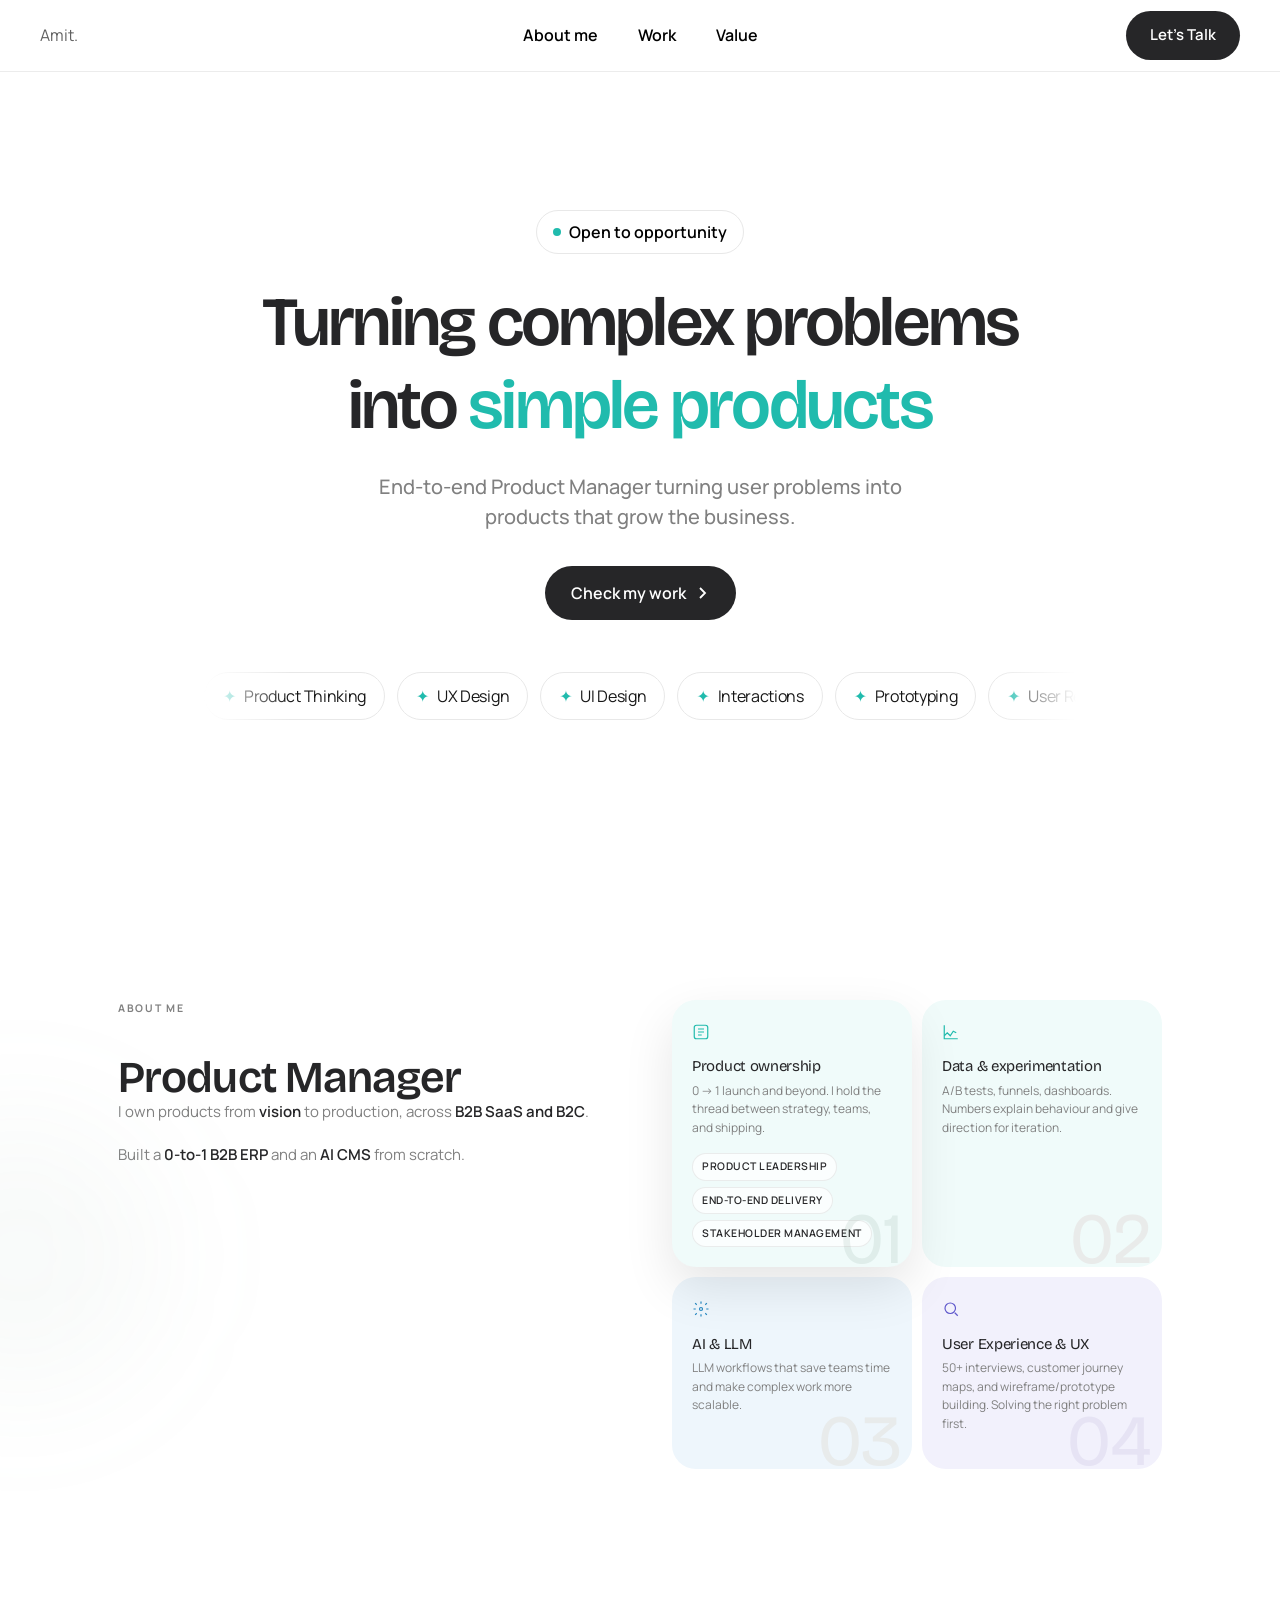
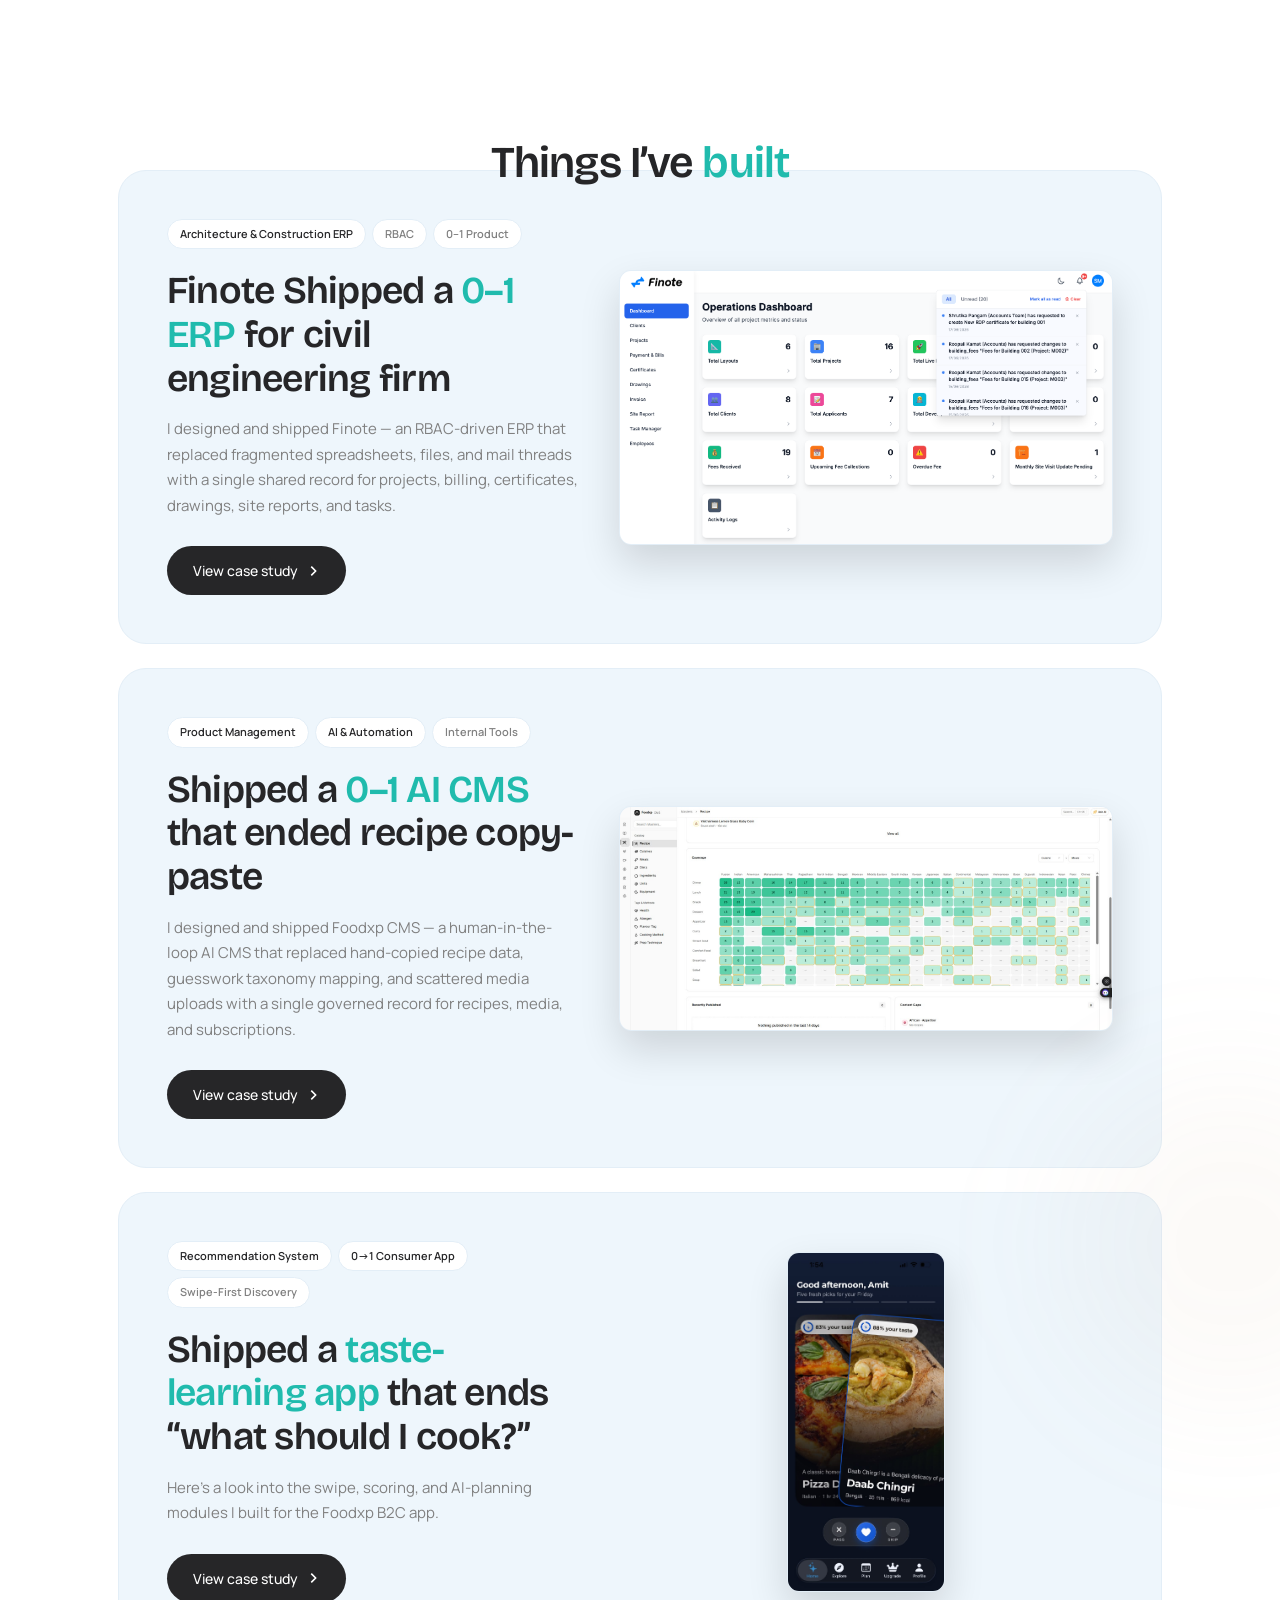
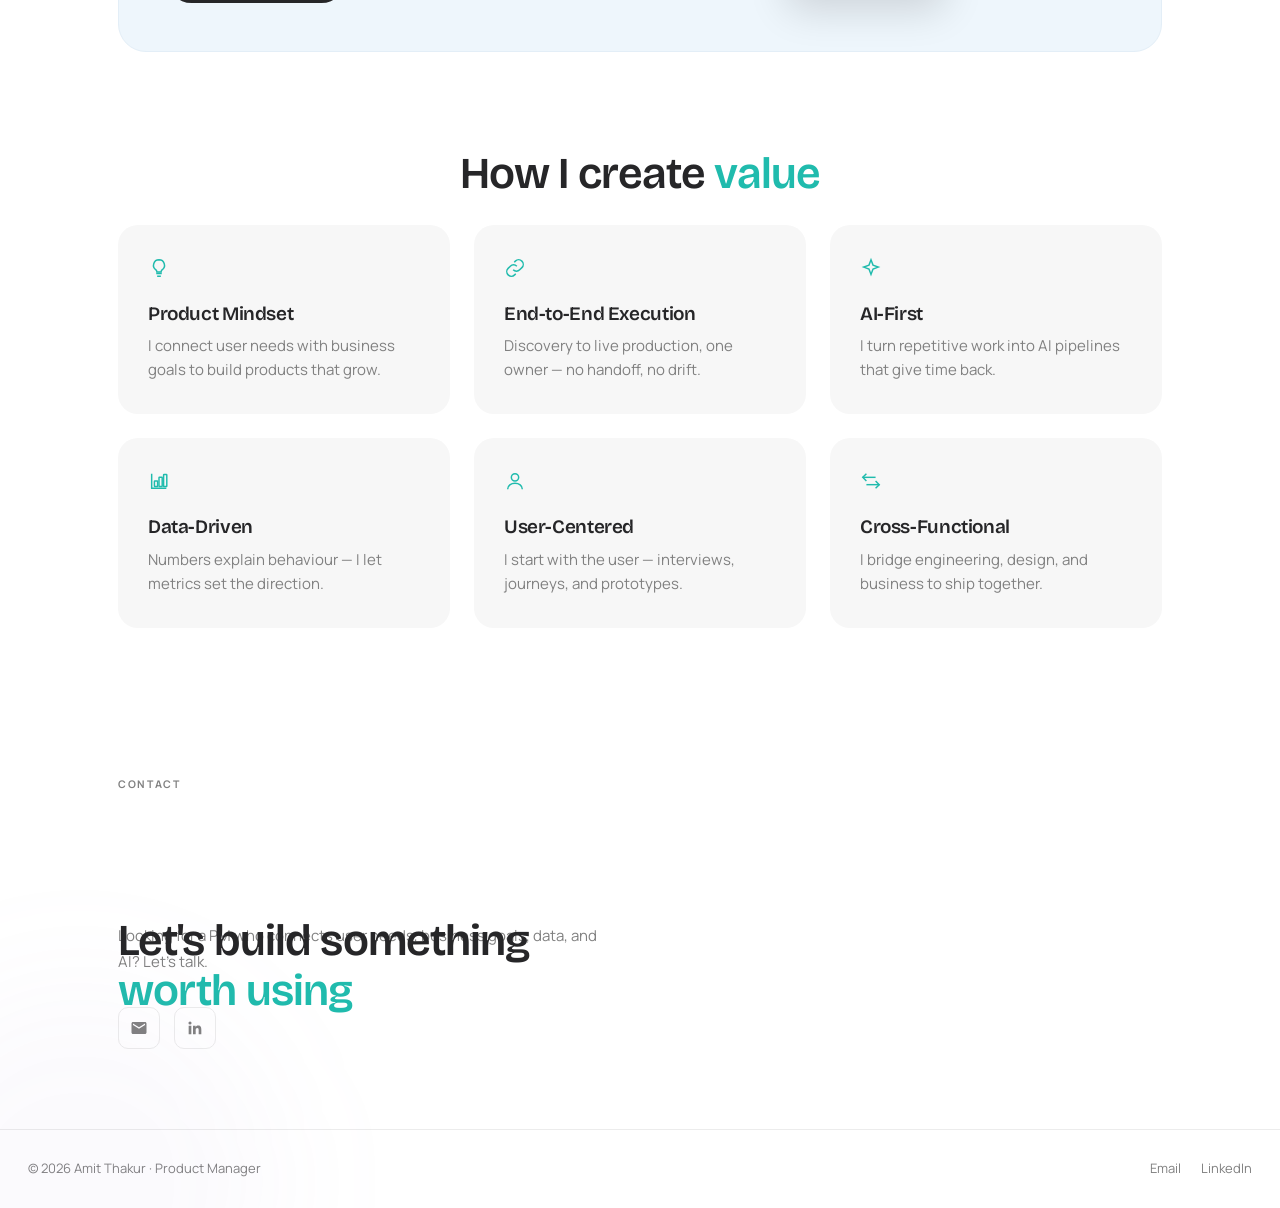
==== commit d1810e70: "Bump footer year to 2026 Co-authored-by: CommandCodeBot <noreply@commandcode.ai>" ====
--- a/index.html
+++ b/index.html
@@ -405,7 +405,7 @@
 
   <!-- ── FOOTER ─────────────────────────────────────────────────── -->
   <footer>
-    <div>© 2025 Amit Thakur · Product Manager</div>
+    <div>© 2026 Amit Thakur · Product Manager</div>
     <div style="display:flex;gap:20px;">
       <a href="mailto:amit.thakurwork20@gmail.com">Email</a>
       <a href="https://www.linkedin.com/in/amit-thakur0256" target="_blank" rel="noopener">LinkedIn</a>
